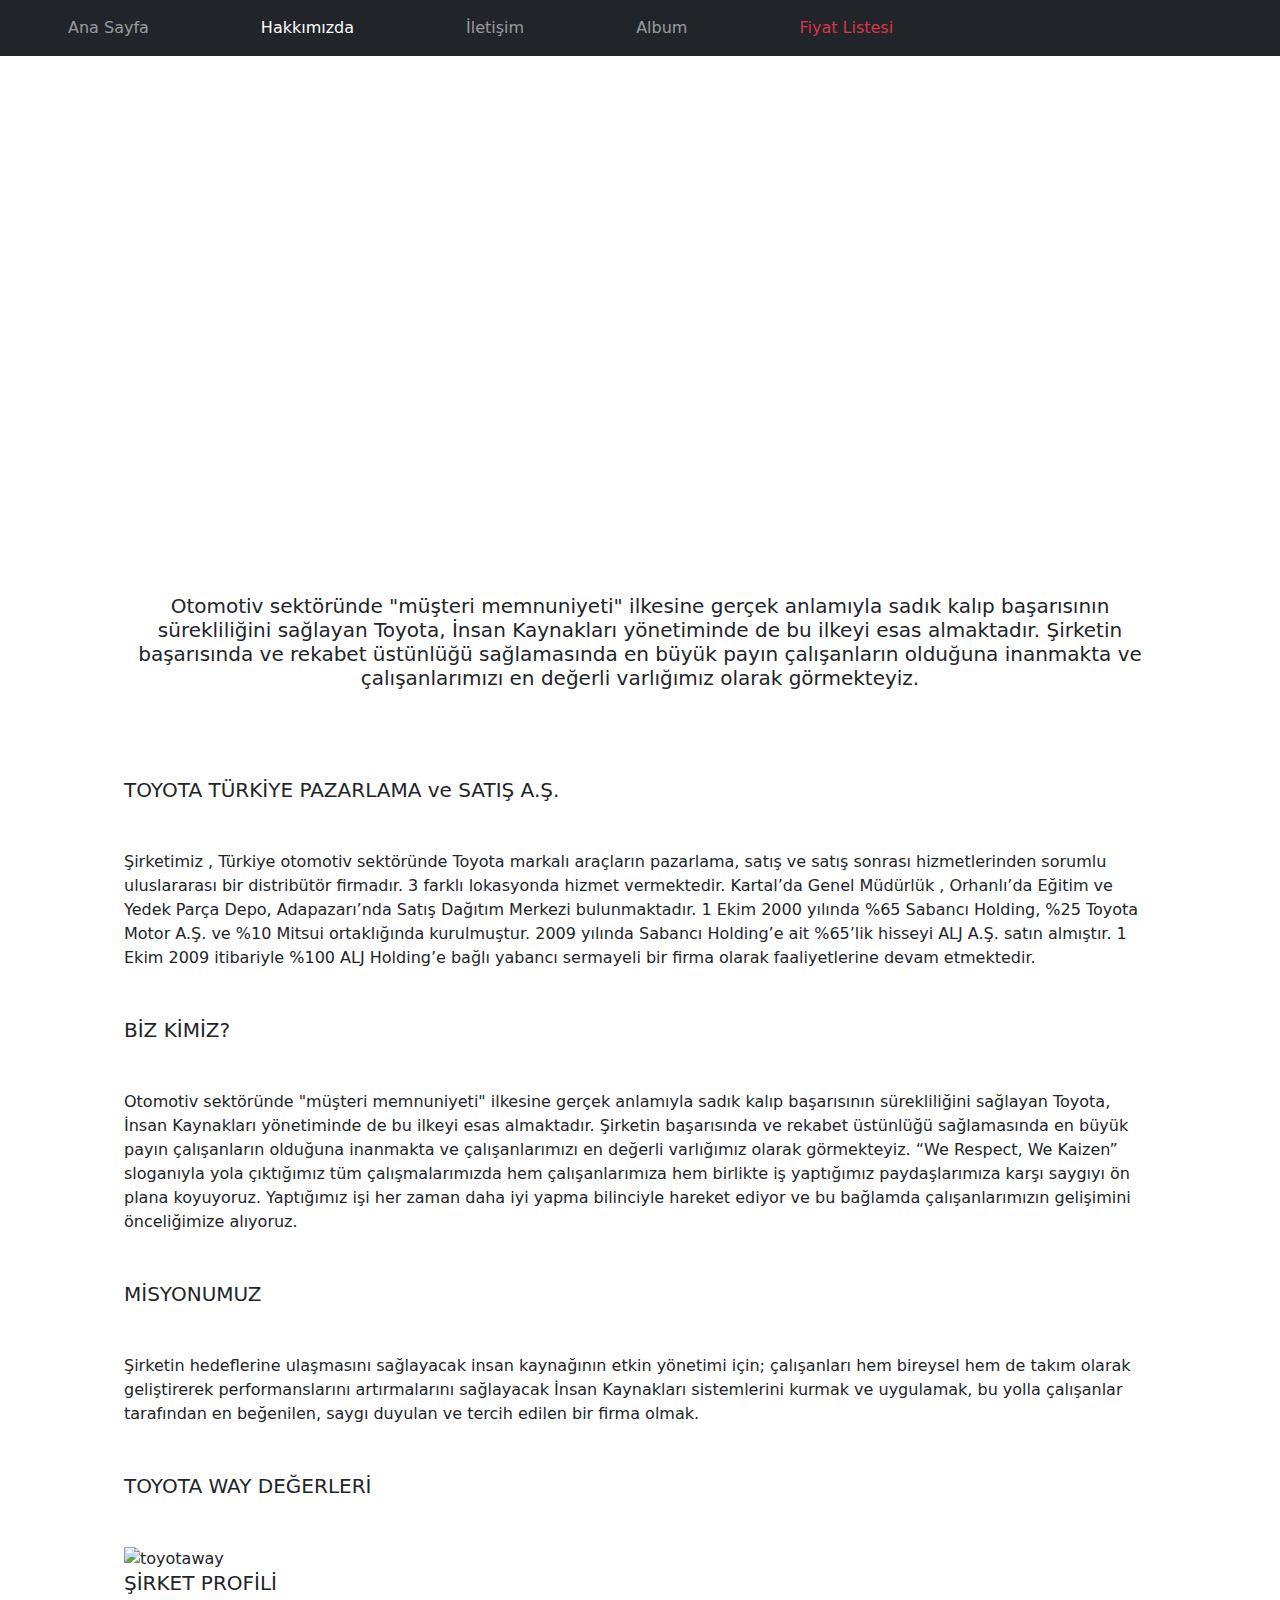
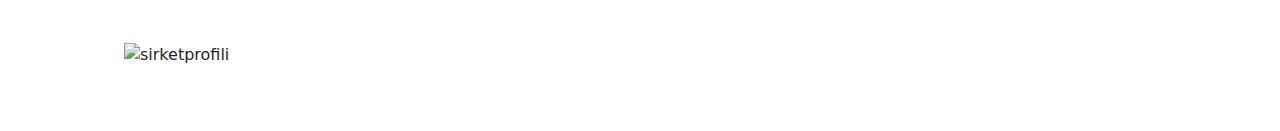
==== about.html @ 1b95b532 "deneme" ====
<!DOCTYPE html>
<html lang="en">
<head>
    <meta charset="UTF-8">
    <meta http-equiv="X-UA-Compatible" content="IE=edge">
    <meta name="viewport" content="width=device-width, initial-scale=1.0">
    <title>Burak Can Kaya</title>
    <!--cs-->
    <link rel="stylesheet" href="/main.css">
    <!--Boostrap-->
    <meta charset="utf-8">
    <meta name="viewport" content="width=device-width, initial-scale=1">
    <link href="https://cdn.jsdelivr.net/npm/bootstrap@5.1.2/dist/css/bootstrap.min.css" rel="stylesheet">
    <script src="https://cdn.jsdelivr.net/npm/bootstrap@5.1.2/dist/js/bootstrap.bundle.min.js"></script>

    <!--Font Google-->
    <link rel="preconnect" href="https://fonts.googleapis.com">
    <link rel="preconnect" href="https://fonts.gstatic.com" crossorigin>
    <link href="https://fonts.googleapis.com/css2?family=Poppins:wght@300;700&display=swap" rel="stylesheet">
</head>

<body>
  <nav class="navbar navbar-expand-sm bg-dark navbar-dark">
    <div class="container-fluid">
      <ul class="navbar-nav">
        <li class="nav-item mx-5 ">
          <a class="nav-link " href="index.html">Ana Sayfa</a>
        </li>
        <li class="nav-item mx-5 ">
            <a class="nav-link active" href="about.html">Hakkımızda</a>
          </li>
        <li class="nav-item mx-5">
          <a class="nav-link" href="contact.html">İletişim</a>
        </li>
        <li class="nav-item mx-5">
          <a class="nav-link" href="album.html">Album</a>
        </li>
        <li class="nav-item mx-5">
          <a class="nav-link text-danger" href="buyPage.html">Fiyat Listesi</a>
        </li>
      </ul>
    </div>
  </nav>
      

      <div class="container-fluid">
        <div class="photo mt-4 d-flex justify-content-center" style="background-image: url(https://i.hizliresim.com/cd6yzbw.jpg);">
        <h1 class="text-white align-self-center" >BİZ KİMİZ ?</h1>
     </div>
     <div class="mx-5">
     <div class="m-5 p-3">
         <h4 class="text-center lead"> Otomotiv sektöründe "müşteri memnuniyeti" ilkesine gerçek anlamıyla sadık kalıp başarısının sürekliliğini sağlayan Toyota, İnsan Kaynakları yönetiminde de bu ilkeyi esas almaktadır. Şirketin başarısında ve rekabet üstünlüğü sağlamasında en büyük payın çalışanların olduğuna inanmakta ve çalışanlarımızı en değerli varlığımız olarak görmekteyiz.</h4>
     </div>

     <div class="m-5 p-3">
       <h5 class="mb-5">TOYOTA TÜRKİYE PAZARLAMA ve SATIŞ A.Ş.</h5>
       <p class="mb-5">Şirketimiz , Türkiye otomotiv sektöründe Toyota markalı araçların pazarlama, satış ve satış sonrası hizmetlerinden sorumlu uluslararası bir distribütör firmadır. 3 farklı lokasyonda hizmet vermektedir. Kartal’da Genel Müdürlük , Orhanlı’da Eğitim ve Yedek Parça Depo, Adapazarı’nda Satış Dağıtım Merkezi bulunmaktadır.
        1 Ekim 2000 yılında %65 Sabancı Holding, %25 Toyota Motor A.Ş. ve %10 Mitsui ortaklığında kurulmuştur. 2009 yılında Sabancı Holding’e ait %65’lik hisseyi ALJ A.Ş. satın almıştır. 1 Ekim 2009 itibariyle %100 ALJ Holding’e bağlı yabancı sermayeli bir firma olarak faaliyetlerine devam etmektedir.</p>
        <h5 class="mb-5">BİZ KİMİZ?</h5>
        <p class="mb-5">Otomotiv sektöründe "müşteri memnuniyeti" ilkesine gerçek anlamıyla sadık kalıp başarısının sürekliliğini sağlayan Toyota, İnsan Kaynakları yönetiminde de bu ilkeyi esas almaktadır. Şirketin başarısında ve rekabet üstünlüğü sağlamasında en büyük payın çalışanların olduğuna inanmakta ve çalışanlarımızı en değerli varlığımız olarak görmekteyiz. “We Respect, We Kaizen” sloganıyla yola çıktığımız tüm çalışmalarımızda hem çalışanlarımıza hem birlikte iş yaptığımız paydaşlarımıza karşı saygıyı ön plana koyuyoruz. Yaptığımız işi her zaman daha iyi yapma bilinciyle hareket ediyor ve bu bağlamda çalışanlarımızın gelişimini önceliğimize alıyoruz.</p>
        <h5 class="mb-5">MİSYONUMUZ</h5>
        <p class="mb-5">Şirketin hedeflerine ulaşmasını sağlayacak insan kaynağının etkin yönetimi için; çalışanları hem bireysel hem de takım olarak geliştirerek performanslarını artırmalarını sağlayacak İnsan Kaynakları sistemlerini kurmak ve uygulamak, bu yolla çalışanlar tarafından en beğenilen, saygı duyulan ve tercih edilen bir firma olmak.</p>
        <h5 class="mb-5">TOYOTA WAY DEĞERLERİ</h5>
        <img src="https://i.hizliresim.com/1crk06d.jpg" alt="toyotaway">
        <h5 class="mb-5">ŞİRKET PROFİLİ</h5>
        <img src="https://i.hizliresim.com/699wpba.jpg" alt="sirketprofili">
      </div>
    </div>
</body>
</html>
---- main.css ----
a{
    text-decoration: none;
}

.container{
    display: flex;
    width: 110vw;
}
.photo{
    margin: 25px;
    background-repeat: no-repeat;
    background-size:auto;
    background-position: center;
    height: 50vh;
    flex: 0.5;
    position: relative;
    transition: flex 0.7s ease-in;
}
.photo.active2{
    flex: 10;
    background-color: #30302e;
    background-image: 100%;
}
.photo h3{
    position: absolute;
    letter-spacing: 3px;
    font-size: 2rem;
    bottom: 40px;
    left: 30px;
    opacity: 0;
}
.photo.active2 h3{
    opacity: 1;
}
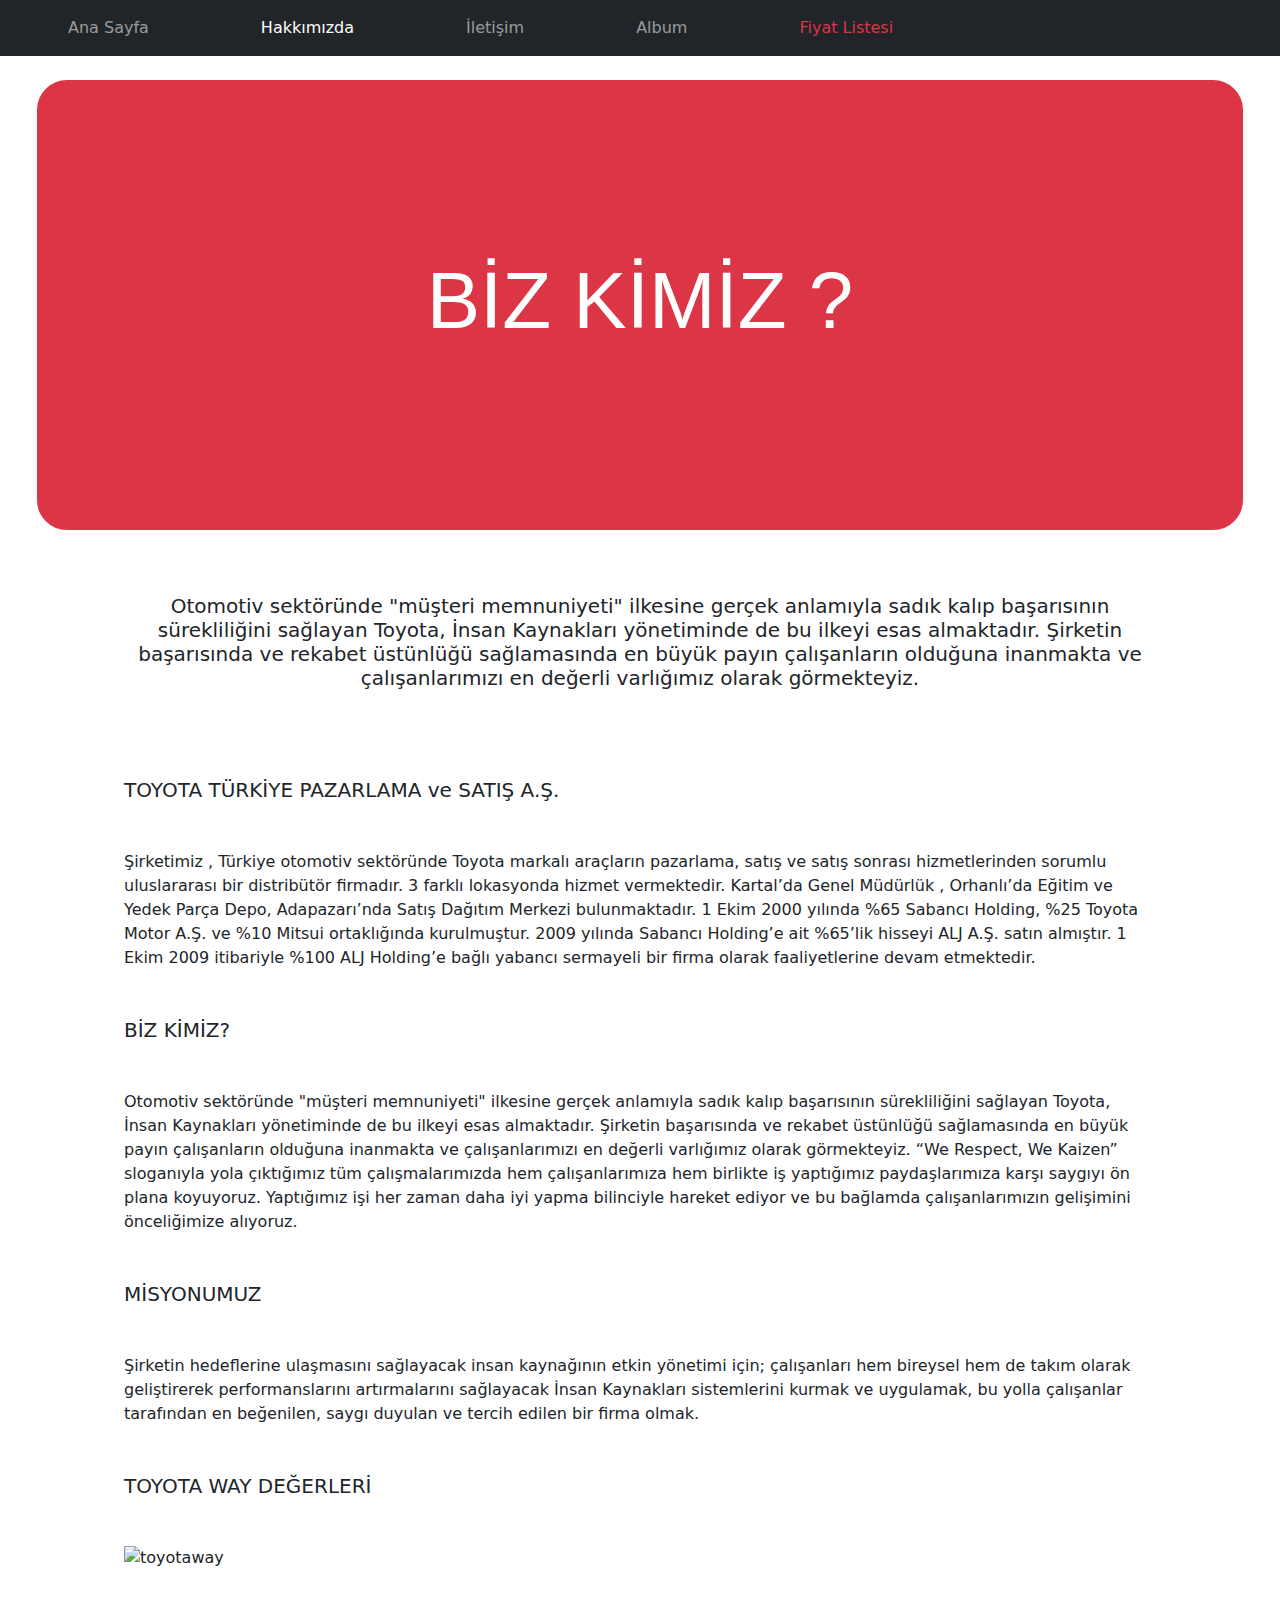
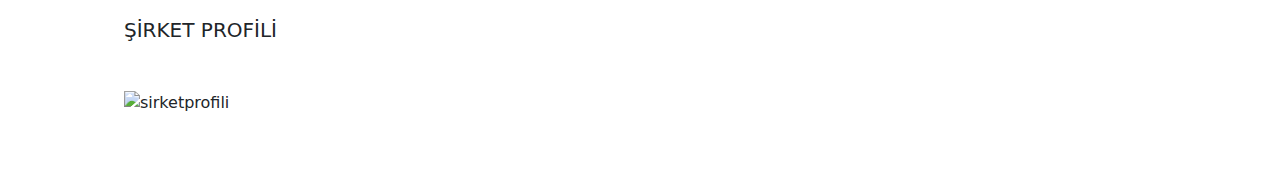
==== commit e7a7b254: "deneme5" ====
--- a/about.html
+++ b/about.html
@@ -6,7 +6,7 @@
     <meta name="viewport" content="width=device-width, initial-scale=1.0">
     <title>Burak Can Kaya</title>
     <!--cs-->
-    <link rel="stylesheet" href="/main.css">
+    <link rel="stylesheet" href="main.css">
     <!--Boostrap-->
     <meta charset="utf-8">
     <meta name="viewport" content="width=device-width, initial-scale=1">
@@ -44,8 +44,8 @@
       
 
       <div class="container-fluid">
-        <div class="photo mt-4 d-flex justify-content-center" style="background-image: url(https://i.hizliresim.com/cd6yzbw.jpg);">
-        <h1 class="text-white align-self-center" >BİZ KİMİZ ?</h1>
+        <div class="photo mt-4 d-flex justify-content-center roundred border border-danger border-5 bg-danger " style="background-image: url(images/biz-kimiz-v2_tcm-3043-790848.jpg);">
+        <h1 class="text-white align-self-center text-xl" >BİZ KİMİZ ?</h1>
      </div>
      <div class="mx-5">
      <div class="m-5 p-3">
@@ -61,7 +61,7 @@
         <h5 class="mb-5">MİSYONUMUZ</h5>
         <p class="mb-5">Şirketin hedeflerine ulaşmasını sağlayacak insan kaynağının etkin yönetimi için; çalışanları hem bireysel hem de takım olarak geliştirerek performanslarını artırmalarını sağlayacak İnsan Kaynakları sistemlerini kurmak ve uygulamak, bu yolla çalışanlar tarafından en beğenilen, saygı duyulan ve tercih edilen bir firma olmak.</p>
         <h5 class="mb-5">TOYOTA WAY DEĞERLERİ</h5>
-        <img src="https://i.hizliresim.com/1crk06d.jpg" alt="toyotaway">
+        <img class="mb-5" src="https://i.hizliresim.com/1crk06d.jpg" alt="toyotaway">
         <h5 class="mb-5">ŞİRKET PROFİLİ</h5>
         <img src="https://i.hizliresim.com/699wpba.jpg" alt="sirketprofili">
       </div>
--- a/main.css
+++ b/main.css
@@ -14,6 +14,7 @@
     height: 50vh;
     flex: 0.5;
     position: relative;
+    border-radius: 30px;
     transition: flex 0.7s ease-in;
 }
 .photo.active2{
@@ -31,4 +32,16 @@
 }
 .photo.active2 h3{
     opacity: 1;
-}+}
+
+div.item{
+    transition: .5s ease-in-out;
+}
+
+div.item:hover{
+    filter: brightness(80%);
+}
+.text-xl{
+    font-size: 80px;
+    font-family:'Franklin Gothic Medium', 'Arial Narrow', Arial, sans-serif
+}
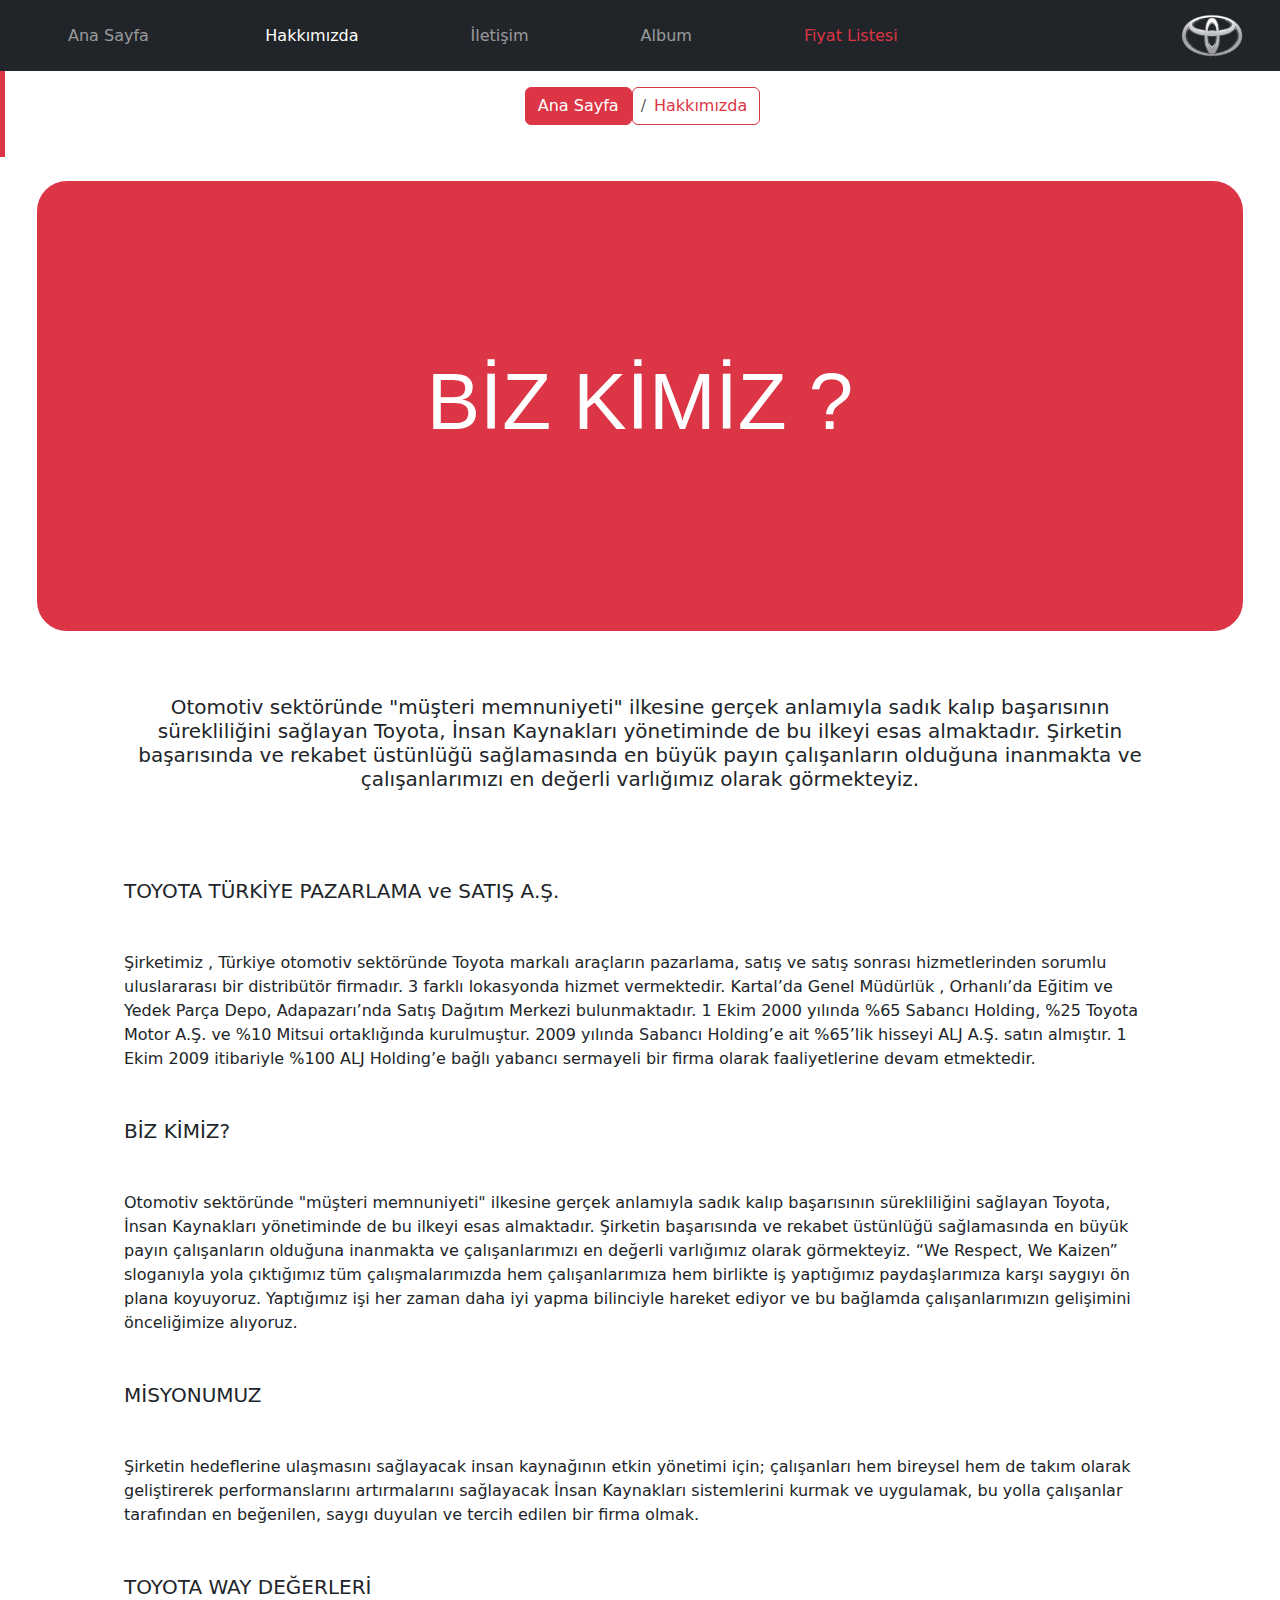
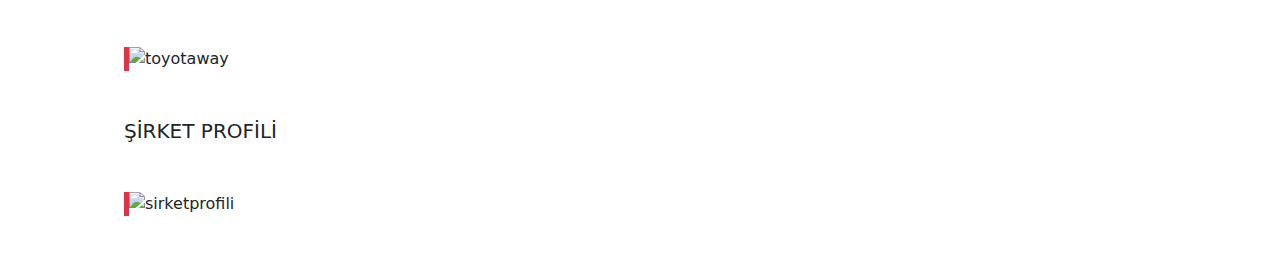
==== commit c74c8f64: "6." ====
--- a/about.html
+++ b/about.html
@@ -23,12 +23,12 @@
   <nav class="navbar navbar-expand-sm bg-dark navbar-dark">
     <div class="container-fluid">
       <ul class="navbar-nav">
-        <li class="nav-item mx-5 ">
+        <li class="nav-item mx-5">
           <a class="nav-link " href="index.html">Ana Sayfa</a>
+        </li>l
+        <li class="nav-item mx-5">
+          <a class="nav-link active" href="about.html">Hakkımızda</a>
         </li>
-        <li class="nav-item mx-5 ">
-            <a class="nav-link active" href="about.html">Hakkımızda</a>
-          </li>
         <li class="nav-item mx-5">
           <a class="nav-link" href="contact.html">İletişim</a>
         </li>
@@ -39,7 +39,17 @@
           <a class="nav-link text-danger" href="buyPage.html">Fiyat Listesi</a>
         </li>
       </ul>
+      <div class="navbar-brand" href="#">
+        <img src="images/toyota-2019-.png" alt="Logo" style="width:80px;" class="rounded-pill">
+      </div>
     </div>
+  </nav>
+
+  <nav aria-label="breadcrumb" class="d-flex justify-content-center border-start border-5 border-danger ">
+    <ol class="breadcrumb p-3">
+      <li class="breadcrumb-item link text-s"><a href="index.html" class="btn btn-danger">Ana Sayfa</a></li>
+      <li class="breadcrumb-item text-danger active text-s btn btn-white" aria-current="page">Hakkımızda</li>
+    </ol>
   </nav>
       
 
@@ -61,9 +71,9 @@
         <h5 class="mb-5">MİSYONUMUZ</h5>
         <p class="mb-5">Şirketin hedeflerine ulaşmasını sağlayacak insan kaynağının etkin yönetimi için; çalışanları hem bireysel hem de takım olarak geliştirerek performanslarını artırmalarını sağlayacak İnsan Kaynakları sistemlerini kurmak ve uygulamak, bu yolla çalışanlar tarafından en beğenilen, saygı duyulan ve tercih edilen bir firma olmak.</p>
         <h5 class="mb-5">TOYOTA WAY DEĞERLERİ</h5>
-        <img class="mb-5" src="https://i.hizliresim.com/1crk06d.jpg" alt="toyotaway">
-        <h5 class="mb-5">ŞİRKET PROFİLİ</h5>
-        <img src="https://i.hizliresim.com/699wpba.jpg" alt="sirketprofili">
+        <img class="mb-5 border-start border-5 border-danger" src="https://i.hizliresim.com/1crk06d.jpg" alt="toyotaway">
+        <h5 class="mb-5 ">ŞİRKET PROFİLİ</h5>
+        <img src="https://i.hizliresim.com/699wpba.jpg" alt="sirketprofili" class="border-start border-5 border-danger">
       </div>
     </div>
 </body>
--- a/main.css
+++ b/main.css
@@ -41,7 +41,12 @@
 div.item:hover{
     filter: brightness(80%);
 }
+
+.text-s{
+    font-size: 20px;
+}
+
 .text-xl{
     font-size: 80px;
     font-family:'Franklin Gothic Medium', 'Arial Narrow', Arial, sans-serif
-}
+}